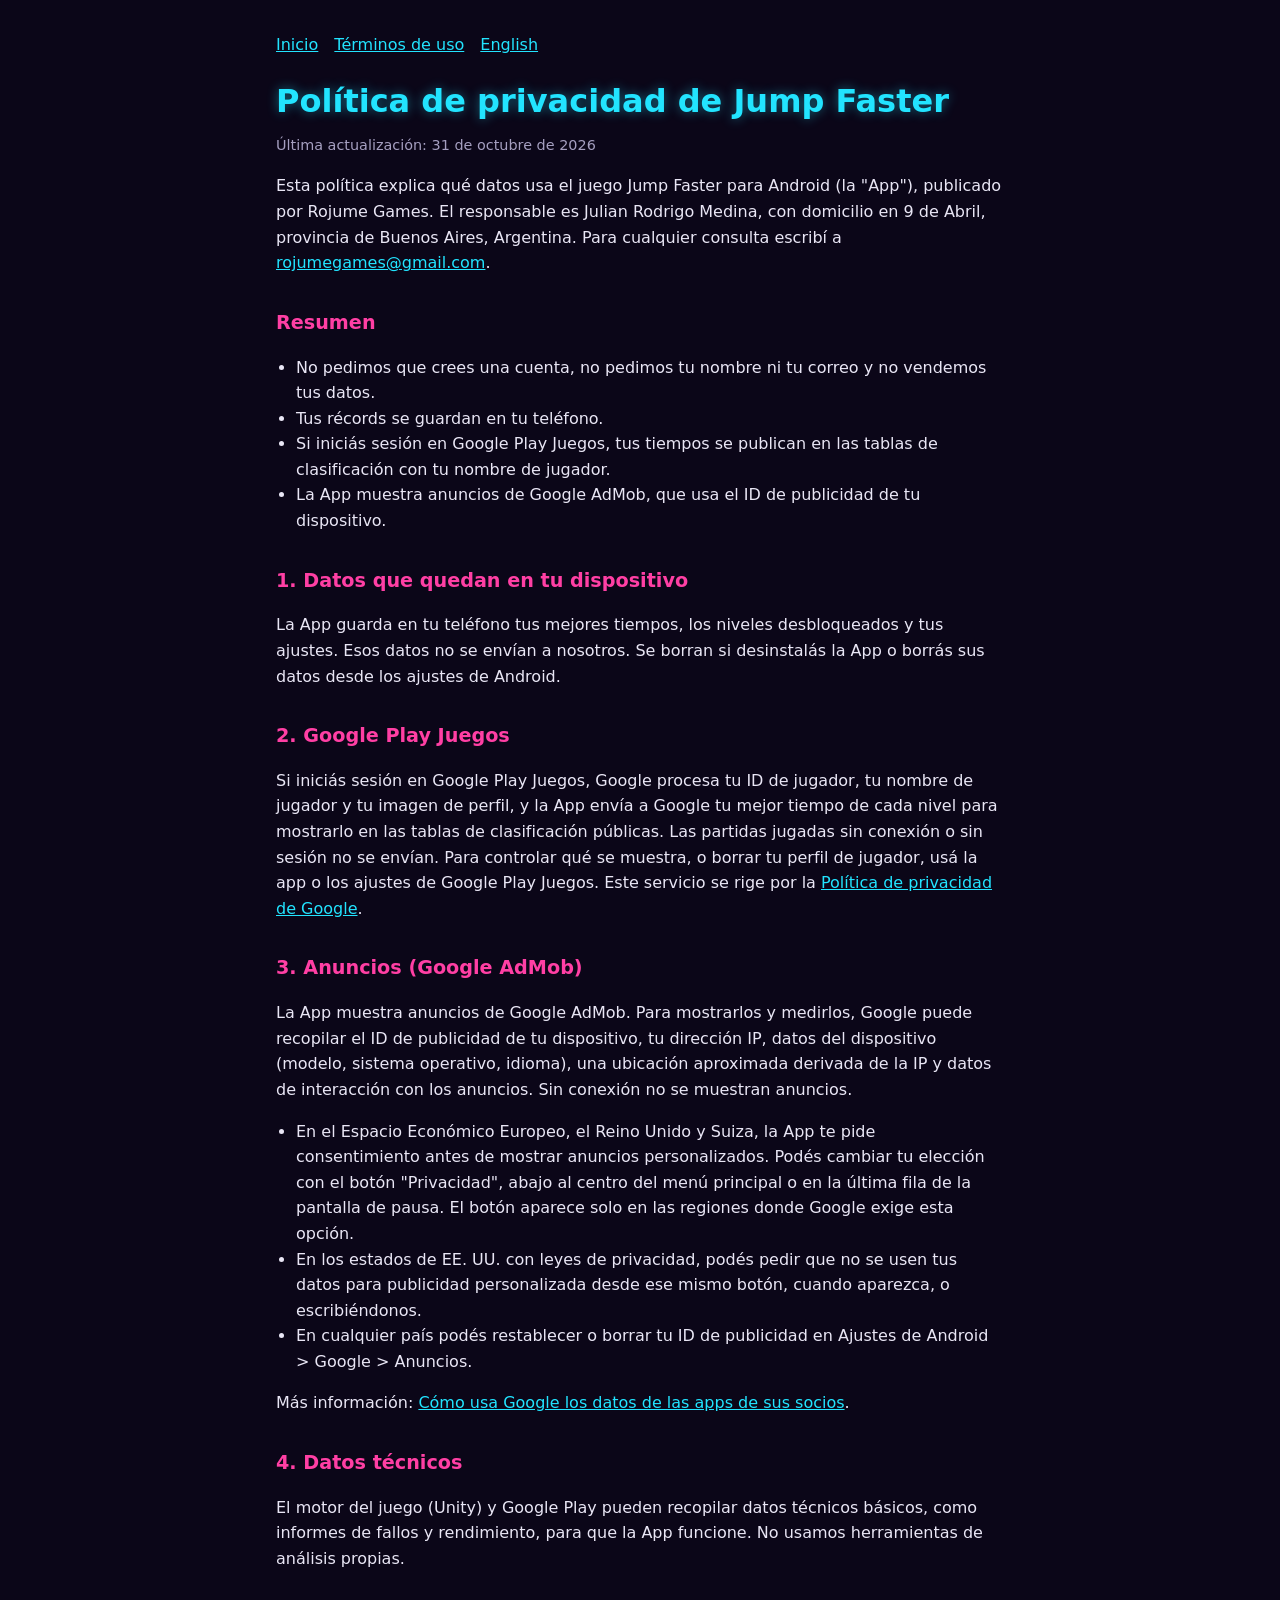
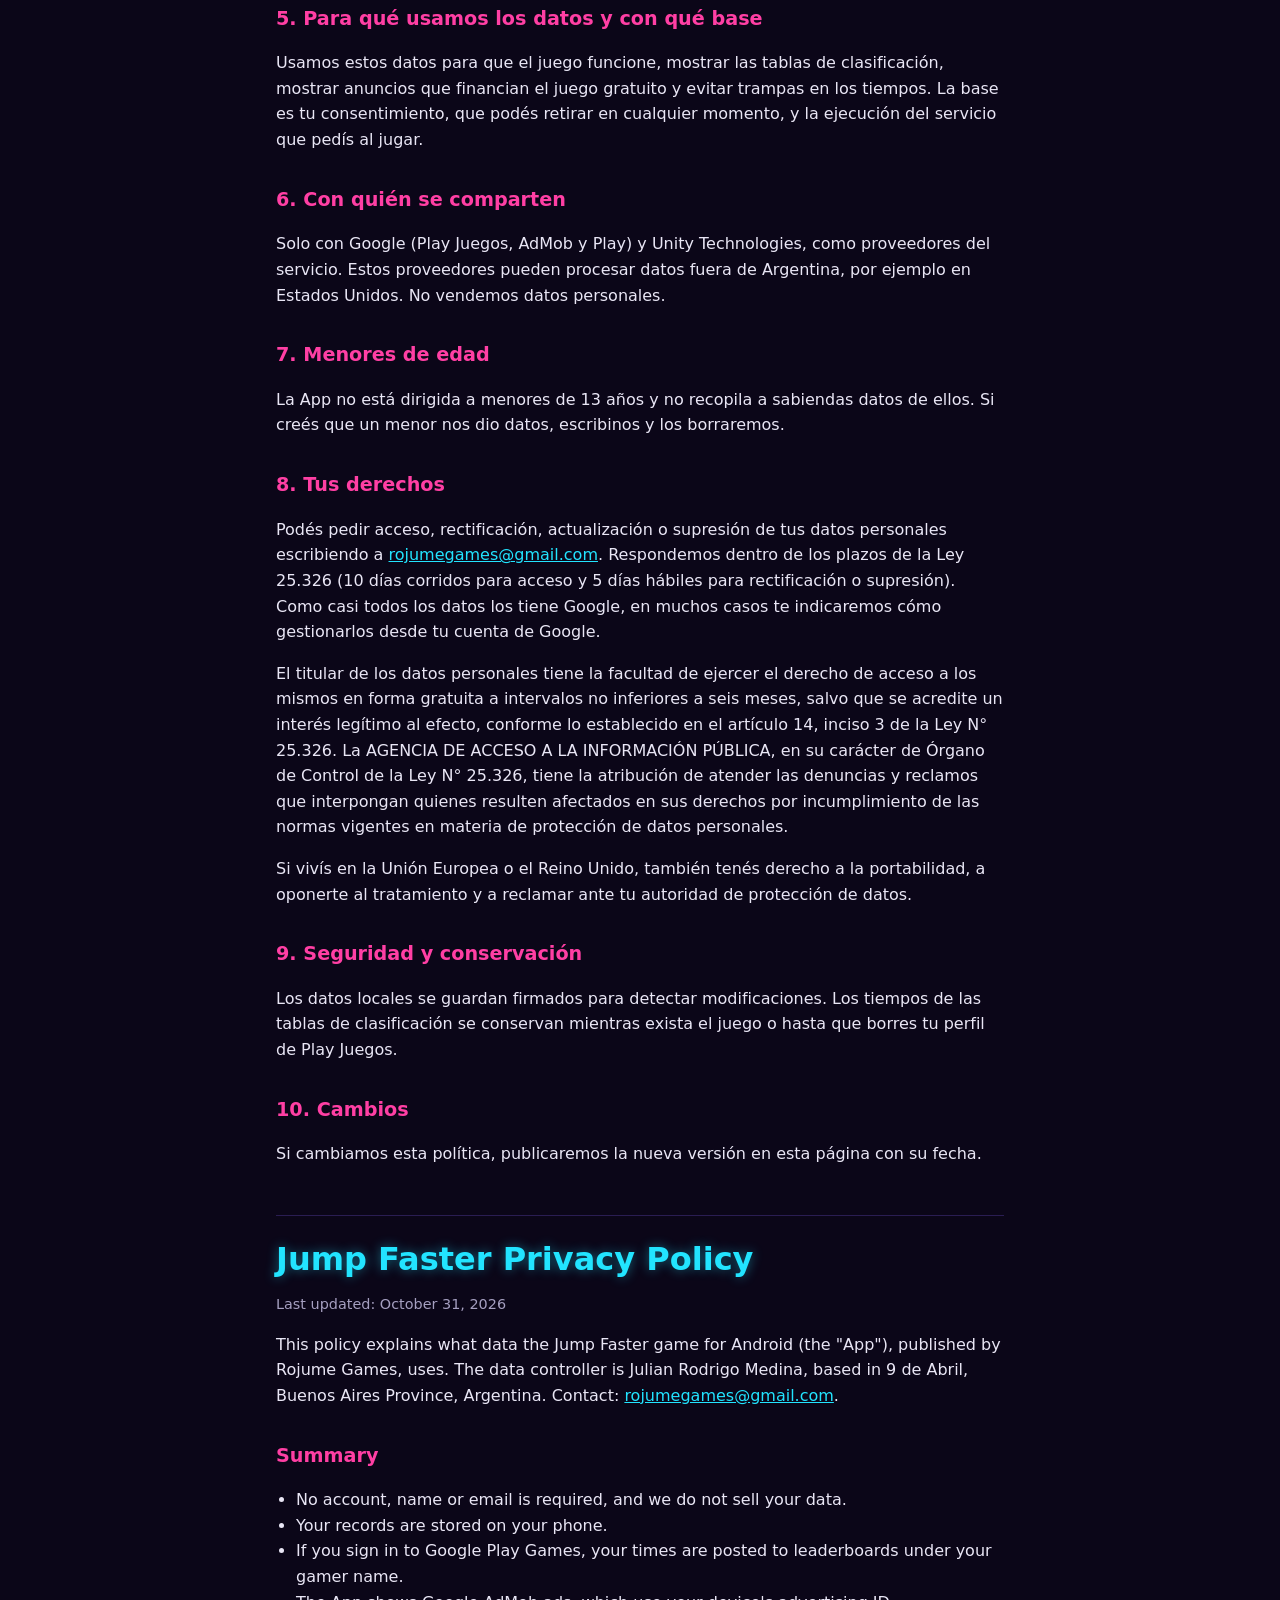
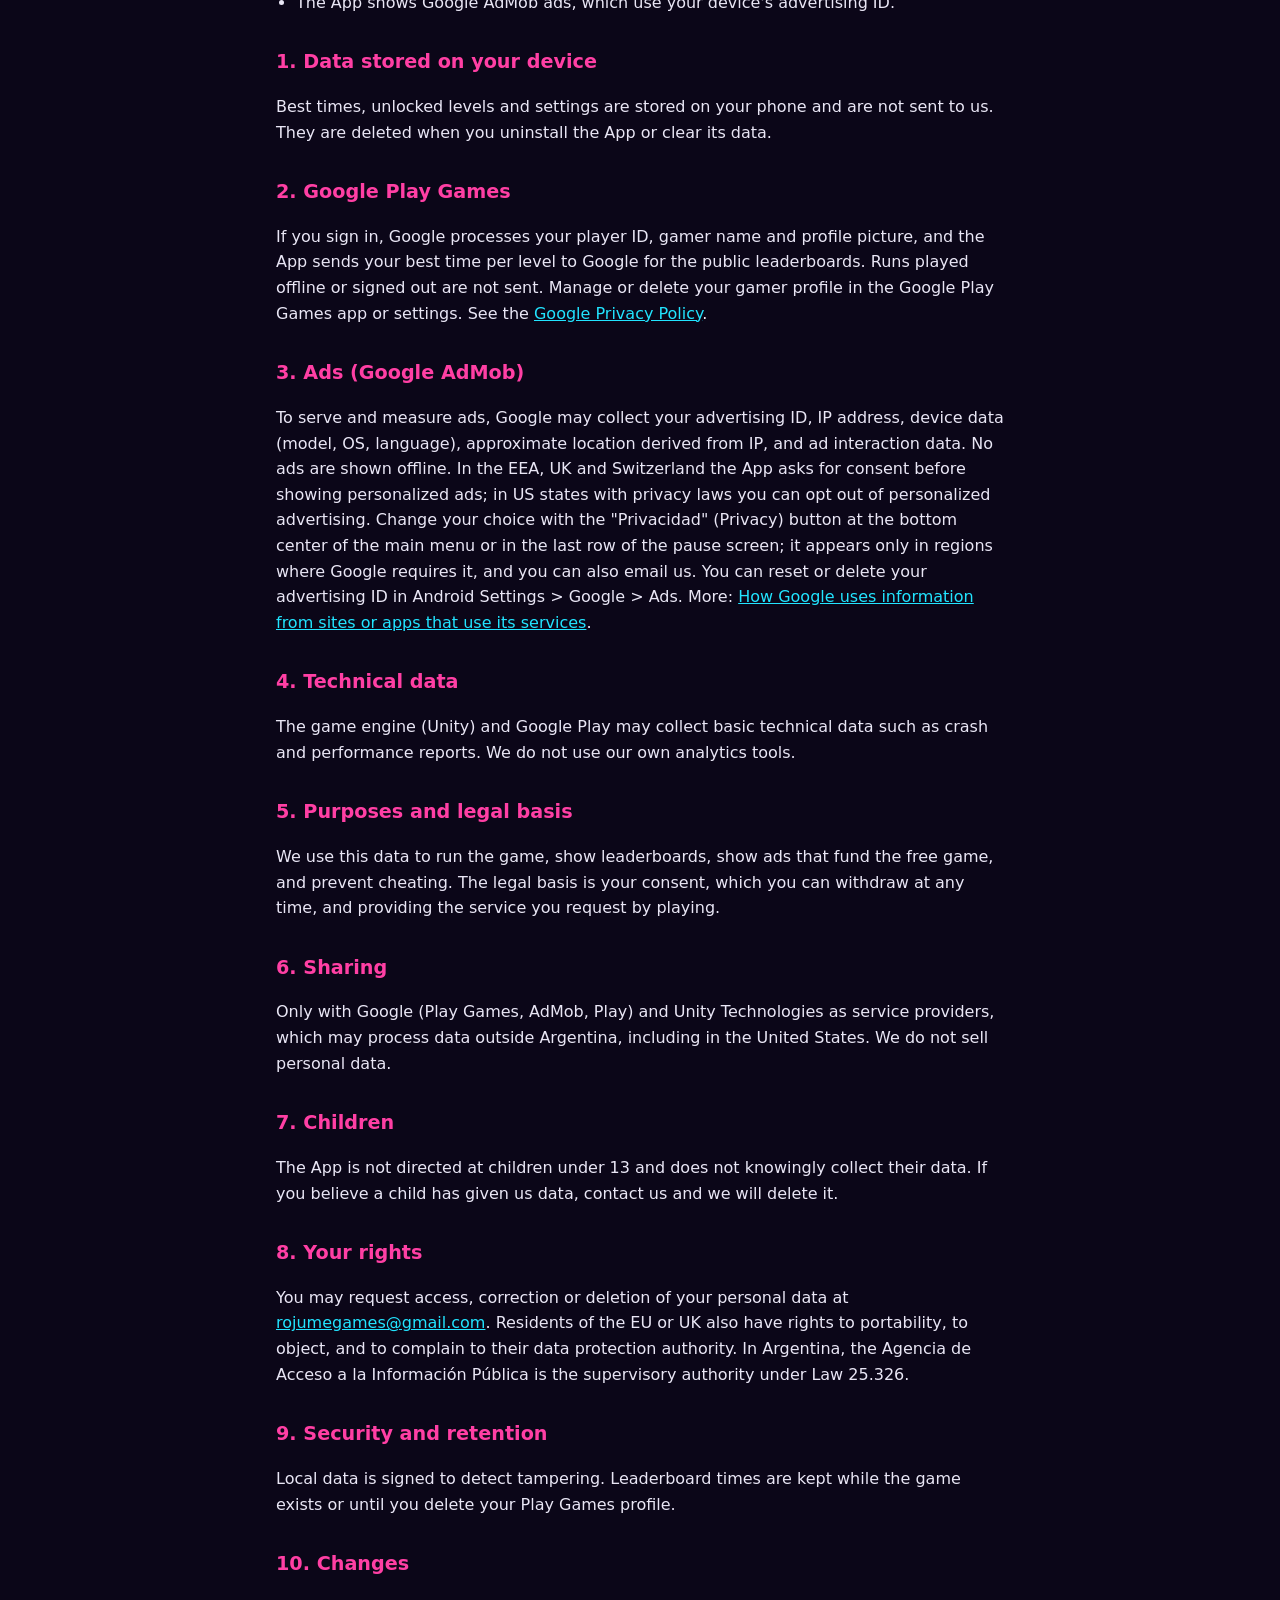
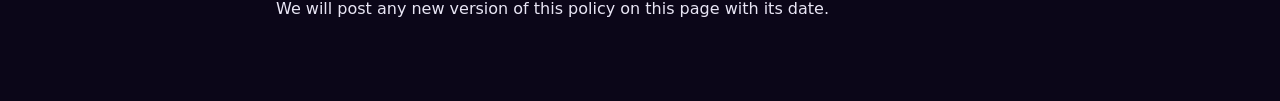
==== privacidad.html @ 2d74731a "Add files via upload" ====
<!doctype html>
<html lang="es">
<head>
<meta charset="utf-8">
<meta name="viewport" content="width=device-width, initial-scale=1">
<title>Política de privacidad - Jump Faster</title>
<link rel="stylesheet" href="estilo.css">
</head>
<body>
<main>
<nav><a href="index.html">Inicio</a><a href="terminos.html">Términos de uso</a><a href="#en">English</a></nav>
<h1>Política de privacidad de Jump Faster</h1>
<p class="muted">Última actualización: 31 de octubre de 2026</p>

<p>Esta política explica qué datos usa el juego Jump Faster para Android (la "App"), publicado por Rojume Games. El responsable es Julian Rodrigo Medina, con domicilio en 9 de Abril, provincia de Buenos Aires, Argentina. Para cualquier consulta escribí a <a href="mailto:rojumegames@gmail.com">rojumegames@gmail.com</a>.</p>

<h2>Resumen</h2>
<ul>
<li>No pedimos que crees una cuenta, no pedimos tu nombre ni tu correo y no vendemos tus datos.</li>
<li>Tus récords se guardan en tu teléfono.</li>
<li>Si iniciás sesión en Google Play Juegos, tus tiempos se publican en las tablas de clasificación con tu nombre de jugador.</li>
<li>La App muestra anuncios de Google AdMob, que usa el ID de publicidad de tu dispositivo.</li>
</ul>

<h2>1. Datos que quedan en tu dispositivo</h2>
<p>La App guarda en tu teléfono tus mejores tiempos, los niveles desbloqueados y tus ajustes. Esos datos no se envían a nosotros. Se borran si desinstalás la App o borrás sus datos desde los ajustes de Android.</p>

<h2>2. Google Play Juegos</h2>
<p>Si iniciás sesión en Google Play Juegos, Google procesa tu ID de jugador, tu nombre de jugador y tu imagen de perfil, y la App envía a Google tu mejor tiempo de cada nivel para mostrarlo en las tablas de clasificación públicas. Las partidas jugadas sin conexión o sin sesión no se envían. Para controlar qué se muestra, o borrar tu perfil de jugador, usá la app o los ajustes de Google Play Juegos. Este servicio se rige por la <a href="https://policies.google.com/privacy">Política de privacidad de Google</a>.</p>

<h2>3. Anuncios (Google AdMob)</h2>
<p>La App muestra anuncios de Google AdMob. Para mostrarlos y medirlos, Google puede recopilar el ID de publicidad de tu dispositivo, tu dirección IP, datos del dispositivo (modelo, sistema operativo, idioma), una ubicación aproximada derivada de la IP y datos de interacción con los anuncios. Sin conexión no se muestran anuncios.</p>
<ul>
<li>En el Espacio Económico Europeo, el Reino Unido y Suiza, la App te pide consentimiento antes de mostrar anuncios personalizados. Podés cambiar tu elección con el botón "Privacidad", abajo al centro del menú principal o en la última fila de la pantalla de pausa. El botón aparece solo en las regiones donde Google exige esta opción.</li>
<li>En los estados de EE. UU. con leyes de privacidad, podés pedir que no se usen tus datos para publicidad personalizada desde ese mismo botón, cuando aparezca, o escribiéndonos.</li>
<li>En cualquier país podés restablecer o borrar tu ID de publicidad en Ajustes de Android &gt; Google &gt; Anuncios.</li>
</ul>
<p>Más información: <a href="https://policies.google.com/technologies/partner-sites">Cómo usa Google los datos de las apps de sus socios</a>.</p>

<h2>4. Datos técnicos</h2>
<p>El motor del juego (Unity) y Google Play pueden recopilar datos técnicos básicos, como informes de fallos y rendimiento, para que la App funcione. No usamos herramientas de análisis propias.</p>

<h2>5. Para qué usamos los datos y con qué base</h2>
<p>Usamos estos datos para que el juego funcione, mostrar las tablas de clasificación, mostrar anuncios que financian el juego gratuito y evitar trampas en los tiempos. La base es tu consentimiento, que podés retirar en cualquier momento, y la ejecución del servicio que pedís al jugar.</p>

<h2>6. Con quién se comparten</h2>
<p>Solo con Google (Play Juegos, AdMob y Play) y Unity Technologies, como proveedores del servicio. Estos proveedores pueden procesar datos fuera de Argentina, por ejemplo en Estados Unidos. No vendemos datos personales.</p>

<h2>7. Menores de edad</h2>
<p>La App no está dirigida a menores de 13 años y no recopila a sabiendas datos de ellos. Si creés que un menor nos dio datos, escribinos y los borraremos.</p>

<h2>8. Tus derechos</h2>
<p>Podés pedir acceso, rectificación, actualización o supresión de tus datos personales escribiendo a <a href="mailto:rojumegames@gmail.com">rojumegames@gmail.com</a>. Respondemos dentro de los plazos de la Ley 25.326 (10 días corridos para acceso y 5 días hábiles para rectificación o supresión). Como casi todos los datos los tiene Google, en muchos casos te indicaremos cómo gestionarlos desde tu cuenta de Google.</p>
<p>El titular de los datos personales tiene la facultad de ejercer el derecho de acceso a los mismos en forma gratuita a intervalos no inferiores a seis meses, salvo que se acredite un interés legítimo al efecto, conforme lo establecido en el artículo 14, inciso 3 de la Ley N° 25.326. La AGENCIA DE ACCESO A LA INFORMACIÓN PÚBLICA, en su carácter de Órgano de Control de la Ley N° 25.326, tiene la atribución de atender las denuncias y reclamos que interpongan quienes resulten afectados en sus derechos por incumplimiento de las normas vigentes en materia de protección de datos personales.</p>
<p>Si vivís en la Unión Europea o el Reino Unido, también tenés derecho a la portabilidad, a oponerte al tratamiento y a reclamar ante tu autoridad de protección de datos.</p>

<h2>9. Seguridad y conservación</h2>
<p>Los datos locales se guardan firmados para detectar modificaciones. Los tiempos de las tablas de clasificación se conservan mientras exista el juego o hasta que borres tu perfil de Play Juegos.</p>

<h2>10. Cambios</h2>
<p>Si cambiamos esta política, publicaremos la nueva versión en esta página con su fecha.</p>

<div class="lang" id="en" lang="en">
<h1>Jump Faster Privacy Policy</h1>
<p class="muted">Last updated: October 31, 2026</p>
<p>This policy explains what data the Jump Faster game for Android (the "App"), published by Rojume Games, uses. The data controller is Julian Rodrigo Medina, based in 9 de Abril, Buenos Aires Province, Argentina. Contact: <a href="mailto:rojumegames@gmail.com">rojumegames@gmail.com</a>.</p>
<h2>Summary</h2>
<ul>
<li>No account, name or email is required, and we do not sell your data.</li>
<li>Your records are stored on your phone.</li>
<li>If you sign in to Google Play Games, your times are posted to leaderboards under your gamer name.</li>
<li>The App shows Google AdMob ads, which use your device's advertising ID.</li>
</ul>
<h2>1. Data stored on your device</h2>
<p>Best times, unlocked levels and settings are stored on your phone and are not sent to us. They are deleted when you uninstall the App or clear its data.</p>
<h2>2. Google Play Games</h2>
<p>If you sign in, Google processes your player ID, gamer name and profile picture, and the App sends your best time per level to Google for the public leaderboards. Runs played offline or signed out are not sent. Manage or delete your gamer profile in the Google Play Games app or settings. See the <a href="https://policies.google.com/privacy">Google Privacy Policy</a>.</p>
<h2>3. Ads (Google AdMob)</h2>
<p>To serve and measure ads, Google may collect your advertising ID, IP address, device data (model, OS, language), approximate location derived from IP, and ad interaction data. No ads are shown offline. In the EEA, UK and Switzerland the App asks for consent before showing personalized ads; in US states with privacy laws you can opt out of personalized advertising. Change your choice with the "Privacidad" (Privacy) button at the bottom center of the main menu or in the last row of the pause screen; it appears only in regions where Google requires it, and you can also email us. You can reset or delete your advertising ID in Android Settings &gt; Google &gt; Ads. More: <a href="https://policies.google.com/technologies/partner-sites">How Google uses information from sites or apps that use its services</a>.</p>
<h2>4. Technical data</h2>
<p>The game engine (Unity) and Google Play may collect basic technical data such as crash and performance reports. We do not use our own analytics tools.</p>
<h2>5. Purposes and legal basis</h2>
<p>We use this data to run the game, show leaderboards, show ads that fund the free game, and prevent cheating. The legal basis is your consent, which you can withdraw at any time, and providing the service you request by playing.</p>
<h2>6. Sharing</h2>
<p>Only with Google (Play Games, AdMob, Play) and Unity Technologies as service providers, which may process data outside Argentina, including in the United States. We do not sell personal data.</p>
<h2>7. Children</h2>
<p>The App is not directed at children under 13 and does not knowingly collect their data. If you believe a child has given us data, contact us and we will delete it.</p>
<h2>8. Your rights</h2>
<p>You may request access, correction or deletion of your personal data at <a href="mailto:rojumegames@gmail.com">rojumegames@gmail.com</a>. Residents of the EU or UK also have rights to portability, to object, and to complain to their data protection authority. In Argentina, the Agencia de Acceso a la Información Pública is the supervisory authority under Law 25.326.</p>
<h2>9. Security and retention</h2>
<p>Local data is signed to detect tampering. Leaderboard times are kept while the game exists or until you delete your Play Games profile.</p>
<h2>10. Changes</h2>
<p>We will post any new version of this policy on this page with its date.</p>
</div>
</main>
</body>
</html>
---- estilo.css ----
:root{--bg:#0b0618;--panel:#140b2b;--text:#e9e6f5;--muted:#a59fc0;--cyan:#22e4ff;--pink:#ff3fa4}
*{box-sizing:border-box}
body{margin:0;background:var(--bg);color:var(--text);font:16px/1.6 system-ui,-apple-system,"Segoe UI",Roboto,sans-serif}
main{max-width:760px;margin:0 auto;padding:32px 16px 64px}
h1{font-size:2rem;line-height:1.2;margin:0 0 8px;color:var(--cyan);text-shadow:0 0 12px rgba(34,228,255,.45)}
h2{font-size:1.2rem;margin:32px 0 8px;color:var(--pink)}
a{color:var(--cyan)}
.muted{color:var(--muted);font-size:.9rem}
nav{display:flex;gap:16px;flex-wrap:wrap;margin:0 0 24px}
.lang{border-top:1px solid #2a1d52;margin-top:48px;padding-top:24px}
ul{padding-left:20px}
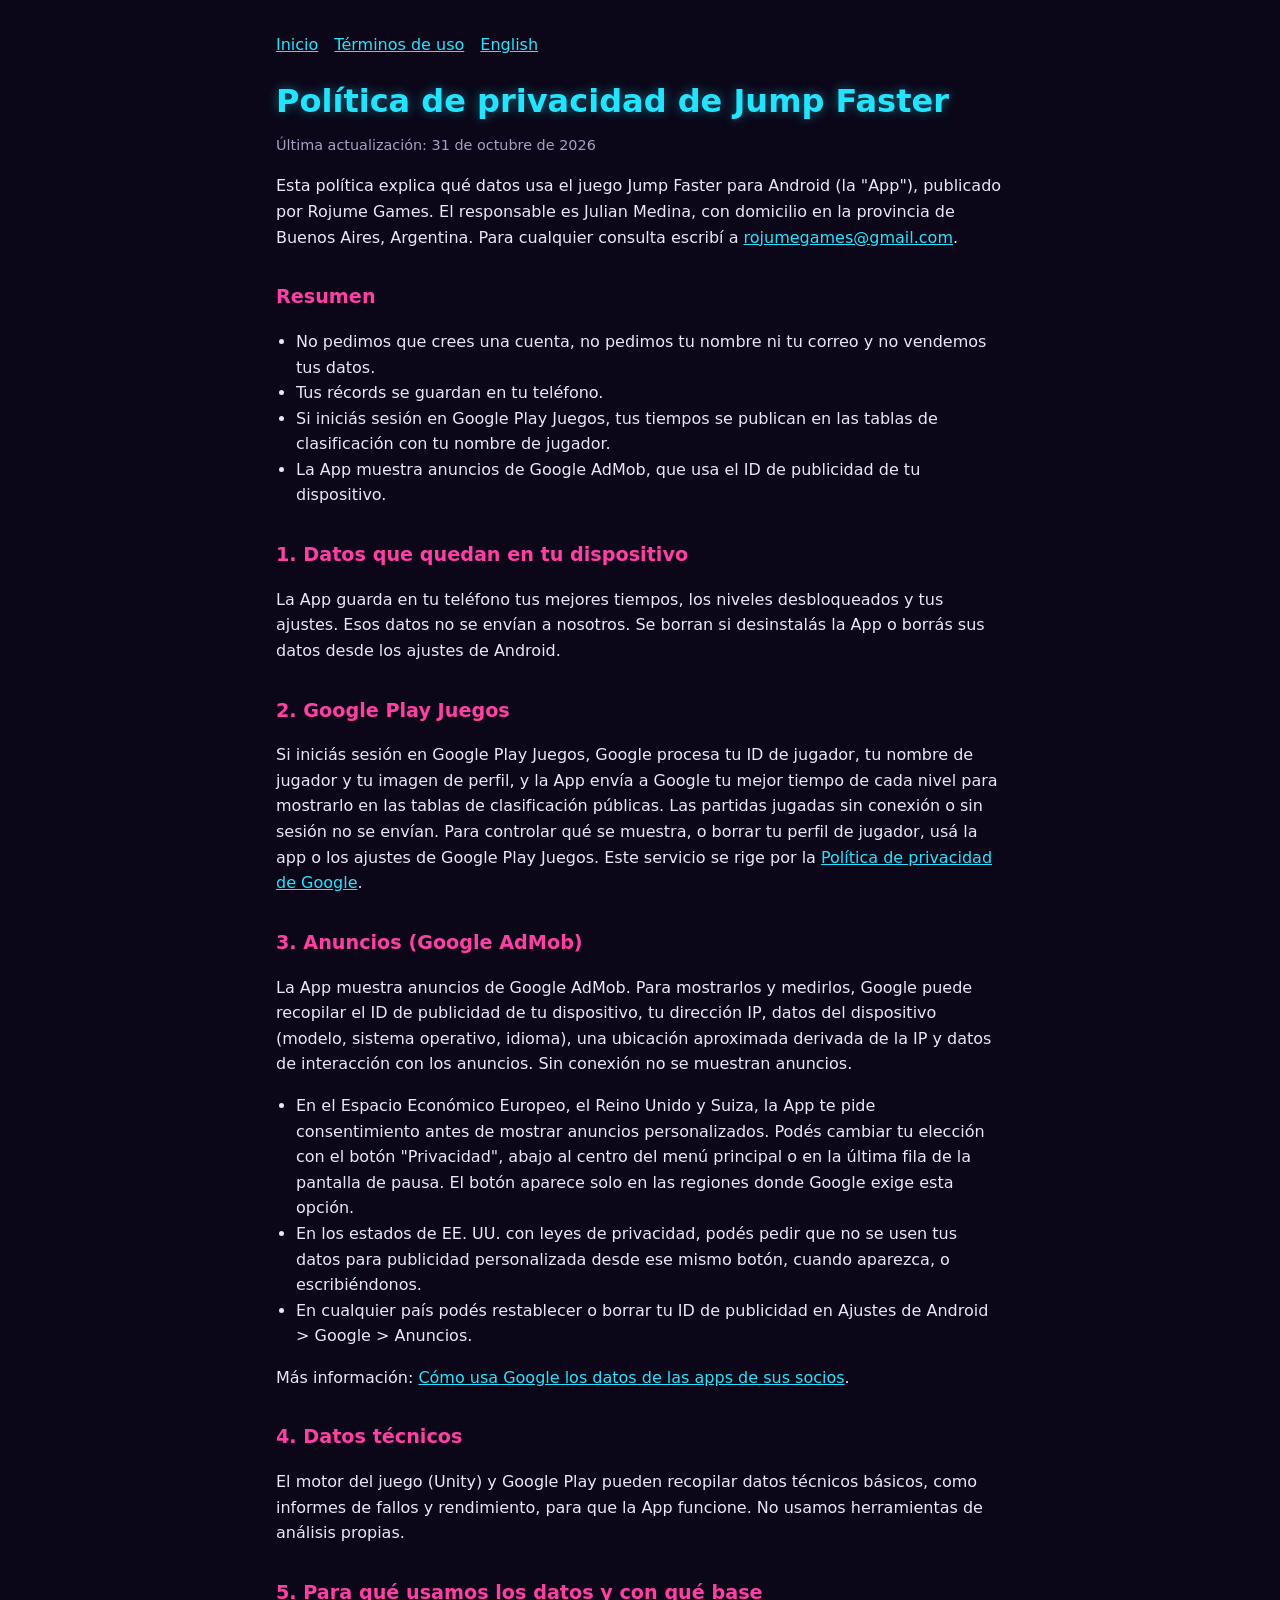
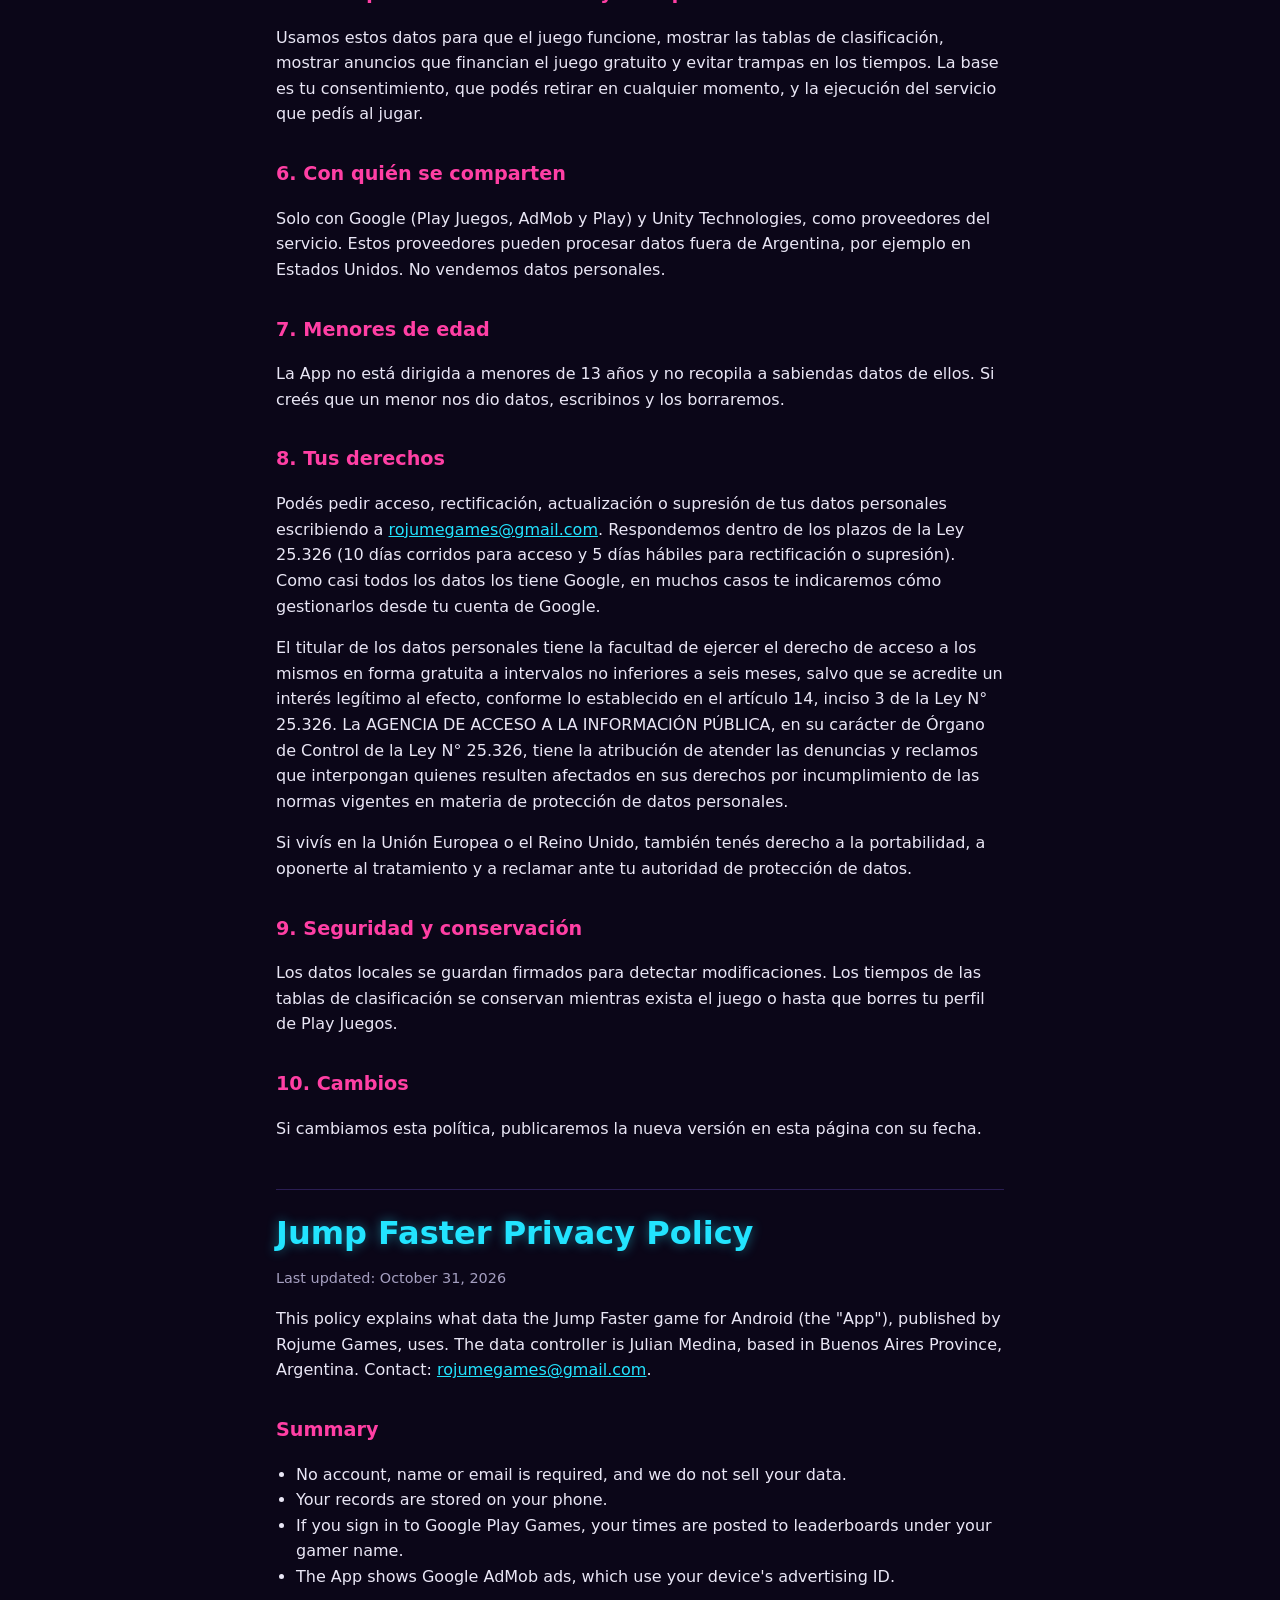
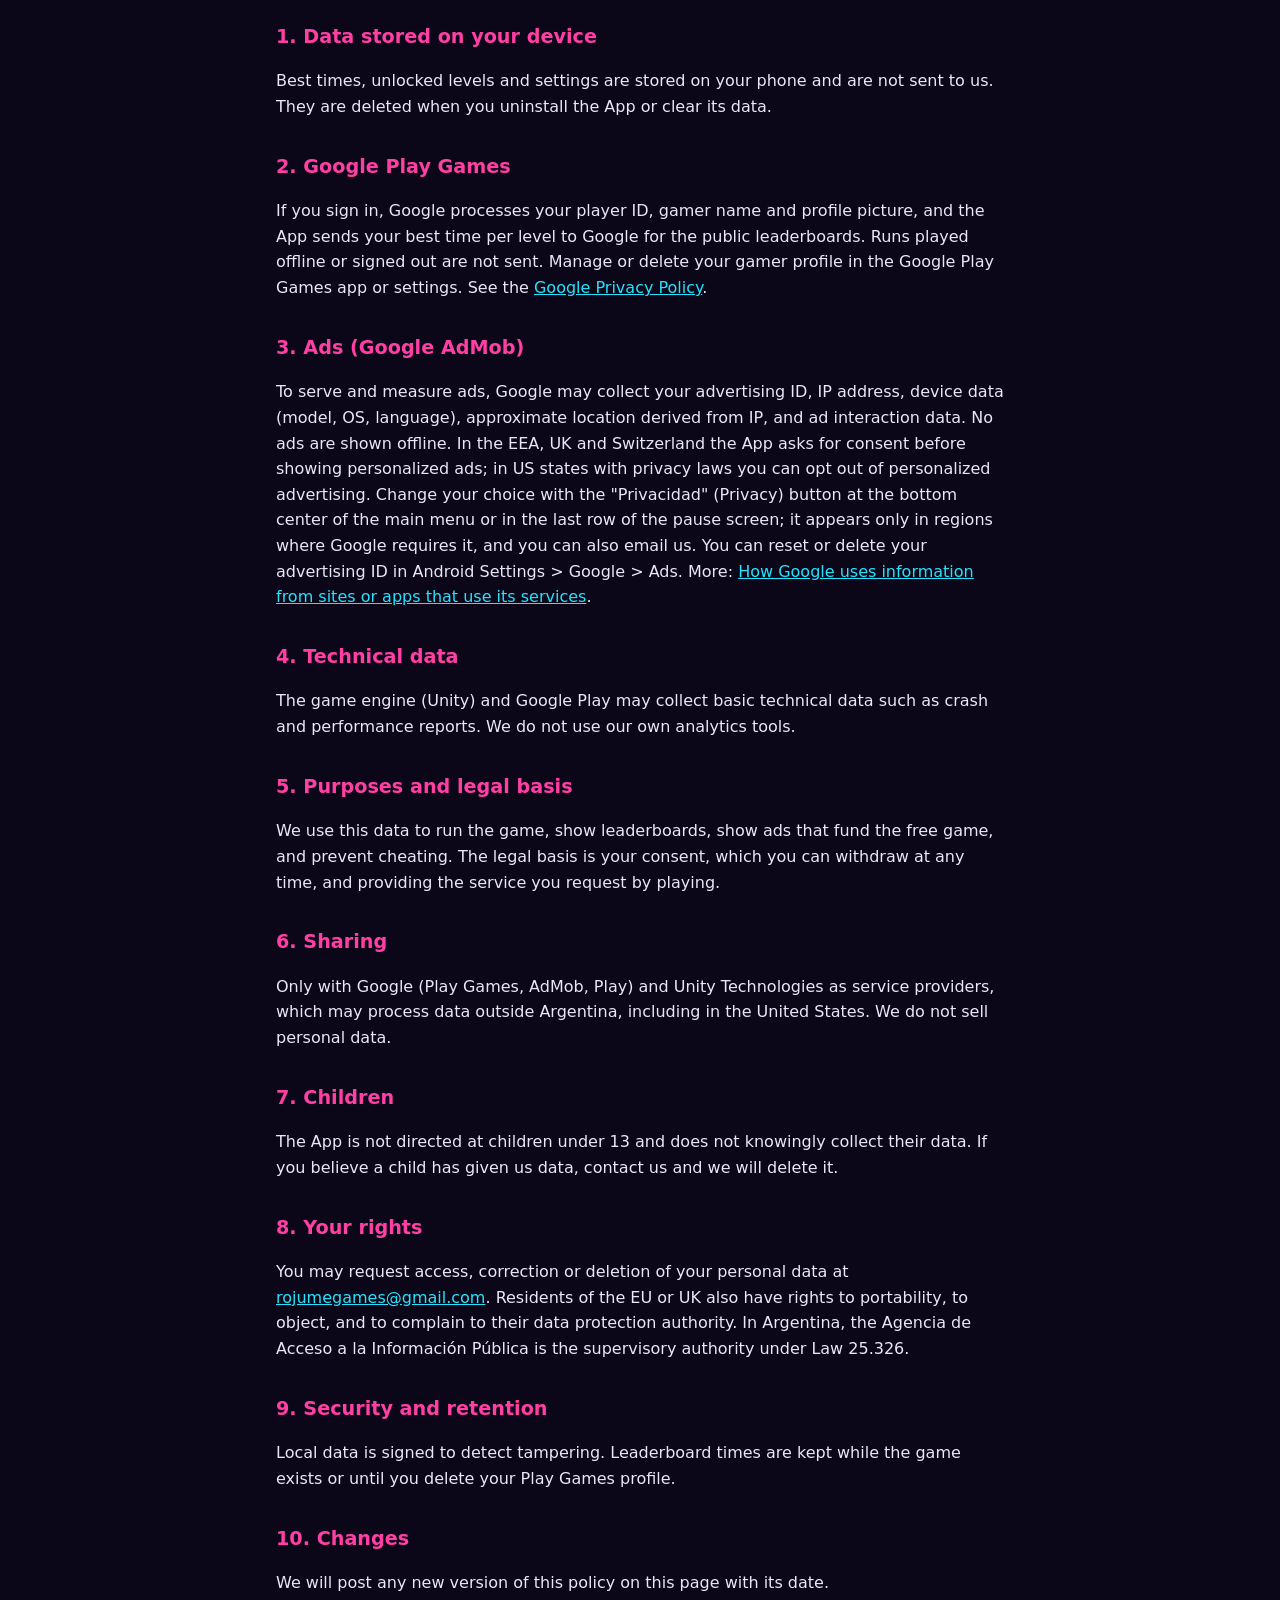
==== commit 3f18ee9f: "Add files via upload" ====
--- a/privacidad.html
+++ b/privacidad.html
@@ -12,7 +12,7 @@
 <h1>Política de privacidad de Jump Faster</h1>
 <p class="muted">Última actualización: 31 de octubre de 2026</p>
 
-<p>Esta política explica qué datos usa el juego Jump Faster para Android (la "App"), publicado por Rojume Games. El responsable es Julian Rodrigo Medina, con domicilio en 9 de Abril, provincia de Buenos Aires, Argentina. Para cualquier consulta escribí a <a href="mailto:rojumegames@gmail.com">rojumegames@gmail.com</a>.</p>
+<p>Esta política explica qué datos usa el juego Jump Faster para Android (la "App"), publicado por Rojume Games. El responsable es Julian Medina, con domicilio en la provincia de Buenos Aires, Argentina. Para cualquier consulta escribí a <a href="mailto:rojumegames@gmail.com">rojumegames@gmail.com</a>.</p>
 
 <h2>Resumen</h2>
 <ul>
@@ -63,7 +63,7 @@
 <div class="lang" id="en" lang="en">
 <h1>Jump Faster Privacy Policy</h1>
 <p class="muted">Last updated: October 31, 2026</p>
-<p>This policy explains what data the Jump Faster game for Android (the "App"), published by Rojume Games, uses. The data controller is Julian Rodrigo Medina, based in 9 de Abril, Buenos Aires Province, Argentina. Contact: <a href="mailto:rojumegames@gmail.com">rojumegames@gmail.com</a>.</p>
+<p>This policy explains what data the Jump Faster game for Android (the "App"), published by Rojume Games, uses. The data controller is Julian Medina, based in Buenos Aires Province, Argentina. Contact: <a href="mailto:rojumegames@gmail.com">rojumegames@gmail.com</a>.</p>
 <h2>Summary</h2>
 <ul>
 <li>No account, name or email is required, and we do not sell your data.</li>
